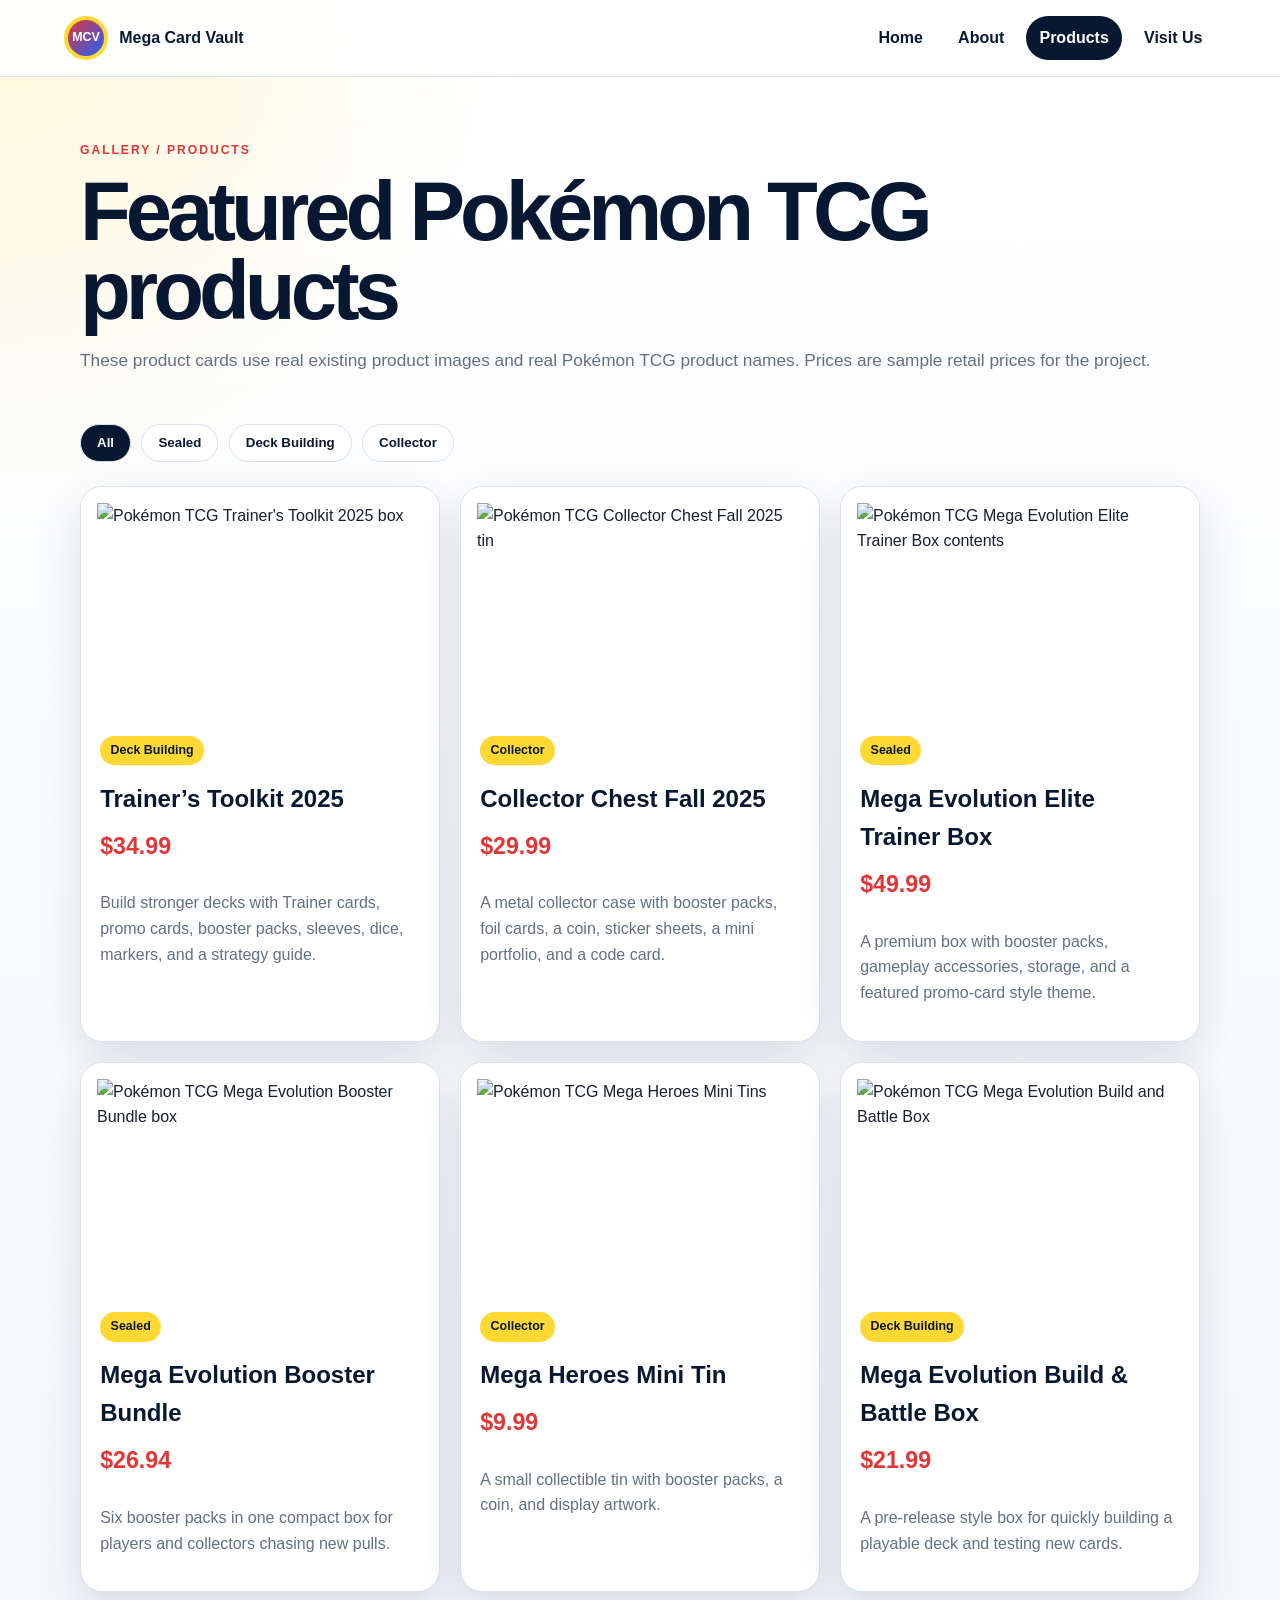
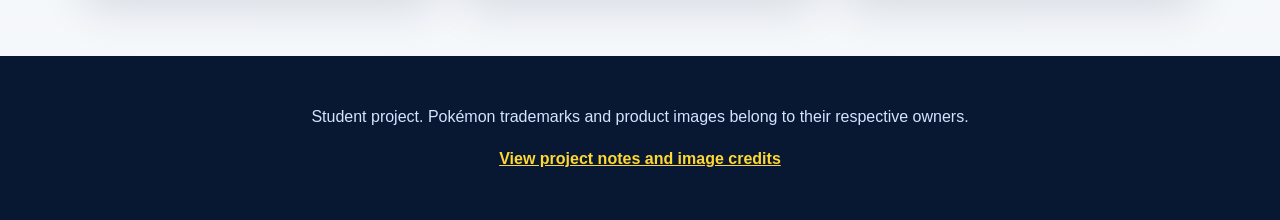
==== products.html @ 9bbc7751 "changes" ====
<!DOCTYPE html>
<html lang="en">
<head>
  <meta charset="UTF-8" />
  <meta name="viewport" content="width=device-width, initial-scale=1.0" />
  <title>Products | Mega Card Vault</title>
  <link rel="stylesheet" href="css/styles.css" />
</head>
<body>
  <header class="site-header">
    <a class="logo" href="index.html" aria-label="Mega Card Vault home">
      <span class="logo-mark">MCV</span>
      <span>Mega Card Vault</span>
    </a>
    <nav class="main-nav" aria-label="Primary navigation">
      <a href="index.html">Home</a>
      <a href="about.html">About</a>
      <a href="products.html">Products</a>
      <a href="visit.html">Visit Us</a>
    </nav>
  </header>

  <main>
    <section class="page-title">
      <p class="eyebrow">Gallery / Products</p>
      <h1>Featured Pokémon TCG products</h1>
      <p>
        These product cards use real existing product images and real Pokémon TCG product names.
        Prices are sample retail prices for the project.
      </p>
    </section>

    <section class="filters" aria-label="Product filters">
      <button class="filter-button active" data-filter="all">All</button>
      <button class="filter-button" data-filter="sealed">Sealed</button>
      <button class="filter-button" data-filter="deck-building">Deck Building</button>
      <button class="filter-button" data-filter="collector">Collector</button>
    </section>

    <section class="product-grid" aria-label="Product list">
      <article class="product-card" data-category="deck-building">
        <img src="https://www.pokebeach.com/news/2025/08/Trainers-Toolkit-2025-1-300x181.jpg" alt="Pokémon TCG Trainer's Toolkit 2025 box" />
        <div class="product-body">
          <p class="tag">Deck Building</p>
          <h2>Trainer’s Toolkit 2025</h2>
          <p class="price">$34.99</p>
          <p>Build stronger decks with Trainer cards, promo cards, booster packs, sleeves, dice, markers, and a strategy guide.</p>
        </div>
      </article>

      <article class="product-card" data-category="collector">
        <img src="https://www.pokebeach.com/news/2025/08/Fall-Treasure-Chest-200x185.jpg" alt="Pokémon TCG Collector Chest Fall 2025 tin" />
        <div class="product-body">
          <p class="tag">Collector</p>
          <h2>Collector Chest Fall 2025</h2>
          <p class="price">$29.99</p>
          <p>A metal collector case with booster packs, foil cards, a coin, sticker sheets, a mini portfolio, and a code card.</p>
        </div>
      </article>

      <article class="product-card" data-category="sealed">
        <img src="https://www.pokebeach.com/news/2025/07/Mega-Evolution-ETB-Contents-300x224.webp" alt="Pokémon TCG Mega Evolution Elite Trainer Box contents" />
        <div class="product-body">
          <p class="tag">Sealed</p>
          <h2>Mega Evolution Elite Trainer Box</h2>
          <p class="price">$49.99</p>
          <p>A premium box with booster packs, gameplay accessories, storage, and a featured promo-card style theme.</p>
        </div>
      </article>

      <article class="product-card" data-category="sealed">
        <img src="https://www.pokebeach.com/news/2025/07/Mega-Evolution-Booster-Bundle-copy-223x300.jpg" alt="Pokémon TCG Mega Evolution Booster Bundle box" />
        <div class="product-body">
          <p class="tag">Sealed</p>
          <h2>Mega Evolution Booster Bundle</h2>
          <p class="price">$26.94</p>
          <p>Six booster packs in one compact box for players and collectors chasing new pulls.</p>
        </div>
      </article>

      <article class="product-card" data-category="collector">
        <img src="https://www.pokebeach.com/news/2025/07/Mega-Evolution-Mini-Tins-300x300.jpeg" alt="Pokémon TCG Mega Heroes Mini Tins" />
        <div class="product-body">
          <p class="tag">Collector</p>
          <h2>Mega Heroes Mini Tin</h2>
          <p class="price">$9.99</p>
          <p>A small collectible tin with booster packs, a coin, and display artwork.</p>
        </div>
      </article>

      <article class="product-card" data-category="deck-building">
        <img src="https://www.pokebeach.com/news/2025/07/Mega-Evolution-Build-Battle-2-copy-223x300.jpg" alt="Pokémon TCG Mega Evolution Build and Battle Box" />
        <div class="product-body">
          <p class="tag">Deck Building</p>
          <h2>Mega Evolution Build & Battle Box</h2>
          <p class="price">$21.99</p>
          <p>A pre-release style box for quickly building a playable deck and testing new cards.</p>
        </div>
      </article>
    </section>
  </main>

  <footer class="site-footer">
    <p>Student project. Pokémon trademarks and product images belong to their respective owners.</p>
    <p><a href="README.md">View project notes and image credits</a></p>
  </footer>

  <script src="js/script.js"></script>
</body>
</html>
---- css/styles.css ----
:root {
  --navy: #091832;
  --blue: #1d63ff;
  --electric: #ffd833;
  --red: #e33535;
  --ink: #17202a;
  --muted: #637083;
  --soft: #f4f7fb;
  --card: #ffffff;
  --border: #d8e0ec;
  --shadow: 0 18px 45px rgba(9, 24, 50, 0.12);
  --radius: 22px;
}

* {
  box-sizing: border-box;
}

body {
  margin: 0;
  font-family: "Trebuchet MS", Arial, sans-serif;
  color: var(--ink);
  background:
    radial-gradient(circle at top left, rgba(255, 216, 51, 0.18), transparent 32rem),
    linear-gradient(180deg, #ffffff 0%, var(--soft) 100%);
  line-height: 1.6;
}

img {
  max-width: 100%;
  display: block;
}

a {
  color: inherit;
}

.site-header {
  position: sticky;
  top: 0;
  z-index: 10;
  display: flex;
  align-items: center;
  justify-content: space-between;
  gap: 1rem;
  padding: 1rem 5vw;
  background: rgba(255, 255, 255, 0.92);
  backdrop-filter: blur(14px);
  border-bottom: 1px solid var(--border);
}

.logo {
  display: inline-flex;
  align-items: center;
  gap: 0.7rem;
  font-weight: 900;
  text-decoration: none;
  color: var(--navy);
}

.logo-mark {
  display: grid;
  place-items: center;
  width: 44px;
  height: 44px;
  border-radius: 50%;
  background: linear-gradient(135deg, var(--red), var(--blue));
  color: #fff;
  font-size: 0.78rem;
  border: 4px solid var(--electric);
}

.main-nav {
  display: flex;
  flex-wrap: wrap;
  gap: 0.5rem;
  justify-content: flex-end;
}

.main-nav a {
  text-decoration: none;
  font-weight: 800;
  color: var(--navy);
  padding: 0.55rem 0.85rem;
  border-radius: 999px;
}

.main-nav a:hover,
.main-nav a.active {
  background: var(--navy);
  color: #fff;
}

main {
  width: min(1120px, 90vw);
  margin: 0 auto;
}

.hero {
  display: grid;
  grid-template-columns: minmax(0, 1fr) minmax(320px, 1fr);
  gap: 2.5rem;
  align-items: center;
  padding: 5rem 0 3rem;
}

.hero-copy h1,
.page-title h1 {
  font-size: clamp(2.5rem, 7vw, 5.2rem);
  line-height: 0.95;
  margin: 0 0 1rem;
  color: var(--navy);
  letter-spacing: -0.06em;
}

.hero-copy p,
.page-title p,
.split-panel p {
  font-size: 1.08rem;
  color: var(--muted);
}

.eyebrow {
  color: var(--red) !important;
  text-transform: uppercase;
  letter-spacing: 0.16em;
  font-weight: 900;
  font-size: 0.76rem !important;
  margin: 0 0 0.7rem;
}

.hero-actions {
  display: flex;
  flex-wrap: wrap;
  gap: 1rem;
  margin-top: 1.5rem;
}

.button {
  display: inline-flex;
  align-items: center;
  justify-content: center;
  border: 0;
  border-radius: 999px;
  padding: 0.85rem 1.2rem;
  font-weight: 900;
  text-decoration: none;
  cursor: pointer;
  transition: transform 0.2s ease, box-shadow 0.2s ease;
}

.button:hover {
  transform: translateY(-2px);
}

.button.primary {
  background: var(--blue);
  color: #fff;
  box-shadow: 0 10px 24px rgba(29, 99, 255, 0.28);
}

.button.secondary {
  background: var(--electric);
  color: var(--navy);
}

.hero-image-card,
.map-card,
.info-card,
.feature-card,
.product-card,
.gallery-strip figure,
.split-panel {
  background: var(--card);
  border: 1px solid var(--border);
  border-radius: var(--radius);
  box-shadow: var(--shadow);
  overflow: hidden;
}

.hero-image-card {
  margin: 0;
  transform: rotate(1.2deg);
}

.hero-image-card img {
  width: 100%;
  min-height: 330px;
  object-fit: cover;
}

figcaption {
  padding: 0.8rem 1rem;
  color: var(--muted);
  font-size: 0.9rem;
}

.notice {
  padding: 1rem 1.2rem;
  border-radius: 18px;
  background: #fff7d6;
  border: 1px solid #f4d65c;
  color: #4a3900;
}

.section-block,
.page-title {
  padding: 4rem 0 2rem;
}

.section-heading {
  max-width: 720px;
  margin-bottom: 1.5rem;
}

.section-heading h2,
.split-panel h2,
.info-card h2 {
  margin: 0 0 0.7rem;
  color: var(--navy);
  font-size: clamp(1.6rem, 4vw, 2.5rem);
  line-height: 1.1;
}

.feature-grid,
.product-grid,
.content-grid,
.visit-grid,
.gallery-strip {
  display: grid;
  gap: 1.25rem;
}

.feature-grid {
  grid-template-columns: repeat(3, 1fr);
}

.feature-grid.four {
  grid-template-columns: repeat(4, 1fr);
}

.feature-card,
.info-card {
  padding: 1.4rem;
}

.feature-icon {
  display: inline-grid;
  place-items: center;
  width: 52px;
  height: 52px;
  border-radius: 16px;
  background: var(--soft);
  font-size: 1.6rem;
  margin-bottom: 0.4rem;
}

.feature-card h3,
.info-card h3,
.product-card h2 {
  color: var(--navy);
  margin: 0.4rem 0;
}

.feature-card p,
.info-card p,
.product-card p,
.small-note {
  color: var(--muted);
}

.split-panel {
  display: grid;
  grid-template-columns: 1fr 1fr;
  gap: 1.5rem;
  align-items: center;
  padding: 1.3rem;
  margin: 2.5rem 0 4rem;
}

.split-panel img {
  width: 100%;
  height: 320px;
  object-fit: cover;
  border-radius: 18px;
}

.two-columns {
  grid-template-columns: 1fr 1fr;
}

.visit-grid {
  grid-template-columns: 0.78fr 1.22fr;
  align-items: stretch;
}

address {
  font-style: normal;
  font-weight: 800;
  color: var(--navy);
  padding: 1rem;
  border-radius: 16px;
  background: var(--soft);
  margin-bottom: 1rem;
}

table {
  width: 100%;
  border-collapse: collapse;
  overflow: hidden;
  border-radius: 16px;
}

th,
td {
  padding: 0.75rem;
  text-align: left;
  border-bottom: 1px solid var(--border);
}

th {
  background: var(--navy);
  color: #fff;
}

tr:nth-child(even) td {
  background: var(--soft);
}

.gallery-strip {
  grid-template-columns: repeat(3, 1fr);
  margin: 2rem 0 4rem;
}

.gallery-strip figure {
  margin: 0;
}

.gallery-strip img {
  height: 220px;
  width: 100%;
  object-fit: cover;
}

.filters {
  display: flex;
  flex-wrap: wrap;
  gap: 0.65rem;
  margin: 0 0 1.5rem;
}

.filter-button {
  border: 1px solid var(--border);
  border-radius: 999px;
  background: #fff;
  color: var(--navy);
  padding: 0.65rem 1rem;
  font-weight: 900;
  cursor: pointer;
}

.filter-button.active,
.filter-button:hover {
  background: var(--navy);
  color: #fff;
}

.product-grid {
  grid-template-columns: repeat(3, 1fr);
  padding-bottom: 4rem;
}

.product-card {
  display: flex;
  flex-direction: column;
}

.product-card img {
  width: 100%;
  height: 230px;
  object-fit: contain;
  background: #ffffff;
  padding: 1rem;
}

.product-body {
  padding: 1.2rem;
  display: flex;
  flex-direction: column;
  flex: 1;
}

.tag {
  align-self: flex-start;
  background: var(--electric);
  color: var(--navy) !important;
  padding: 0.3rem 0.65rem;
  border-radius: 999px;
  font-size: 0.78rem;
  font-weight: 900;
  margin: 0 0 0.5rem;
}

.price {
  color: var(--red) !important;
  font-size: 1.45rem;
  font-weight: 900;
  margin: 0.2rem 0 0.6rem;
}

.check-list {
  padding-left: 1.1rem;
  color: var(--muted);
}

.check-list li {
  margin-bottom: 0.6rem;
}

.contact-form {
  display: grid;
  gap: 0.65rem;
}

.contact-form label {
  font-weight: 900;
  color: var(--navy);
}

.contact-form input,
.contact-form textarea {
  width: 100%;
  border: 1px solid var(--border);
  border-radius: 14px;
  padding: 0.9rem 1rem;
  font: inherit;
}

.contact-form input:focus,
.contact-form textarea:focus {
  outline: 3px solid rgba(29, 99, 255, 0.18);
  border-color: var(--blue);
}

.form-status {
  min-height: 1.5rem;
  font-weight: 800;
  color: var(--blue) !important;
}

.site-footer {
  padding: 2rem 5vw;
  text-align: center;
  color: #d6e2ff;
  background: var(--navy);
}

.site-footer a {
  color: var(--electric);
  font-weight: 900;
}

@media (max-width: 900px) {
  .hero,
  .split-panel,
  .two-columns,
  .visit-grid,
  .feature-grid,
  .feature-grid.four,
  .product-grid,
  .gallery-strip {
    grid-template-columns: 1fr 1fr;
  }

  .hero-copy,
  .page-title {
    grid-column: 1 / -1;
  }
}

@media (max-width: 700px) {
  .site-header {
    position: static;
    align-items: flex-start;
    flex-direction: column;
  }

  .main-nav {
    justify-content: flex-start;
  }

  main {
    width: min(94vw, 1120px);
  }

  .hero,
  .split-panel,
  .two-columns,
  .visit-grid,
  .feature-grid,
  .feature-grid.four,
  .product-grid,
  .gallery-strip {
    grid-template-columns: 1fr;
  }

  .hero {
    padding-top: 2rem;
  }

  .hero-image-card {
    transform: none;
  }

  .hero-actions,
  .filters {
    flex-direction: column;
    align-items: stretch;
  }

  .button,
  .filter-button {
    width: 100%;
  }
}
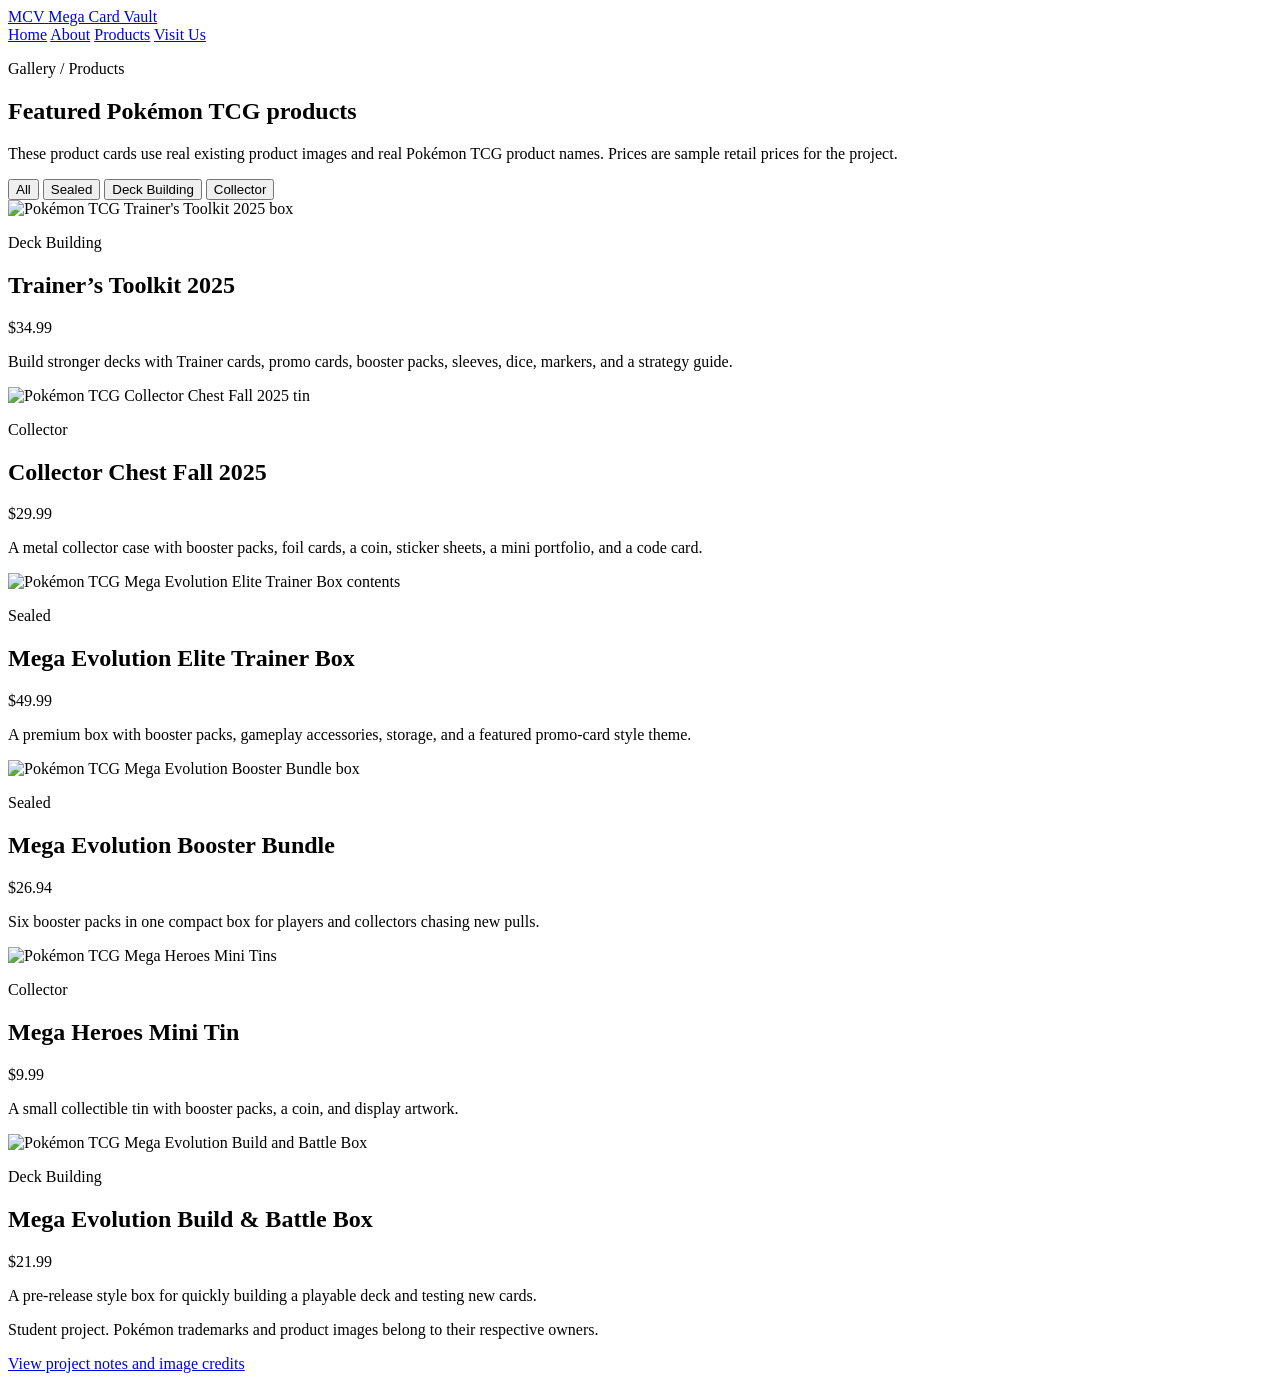
==== commit 0c4eb18f: "Update products.html" ====
--- a/products.html
+++ b/products.html
@@ -39,7 +39,7 @@
 
     <section class="product-grid" aria-label="Product list">
       <article class="product-card" data-category="deck-building">
-        <img src="https://www.pokebeach.com/news/2025/08/Trainers-Toolkit-2025-1-300x181.jpg" alt="Pokémon TCG Trainer's Toolkit 2025 box" />
+        <img src="images/trainers-toolkit.jpg" alt="Pokémon TCG Trainer's Toolkit 2025 box" />
         <div class="product-body">
           <p class="tag">Deck Building</p>
           <h2>Trainer’s Toolkit 2025</h2>
@@ -49,7 +49,7 @@
       </article>
 
       <article class="product-card" data-category="collector">
-        <img src="https://www.pokebeach.com/news/2025/08/Fall-Treasure-Chest-200x185.jpg" alt="Pokémon TCG Collector Chest Fall 2025 tin" />
+        <img src="images/collector-chest.jpg" alt="Pokémon TCG Collector Chest Fall 2025 tin" />
         <div class="product-body">
           <p class="tag">Collector</p>
           <h2>Collector Chest Fall 2025</h2>
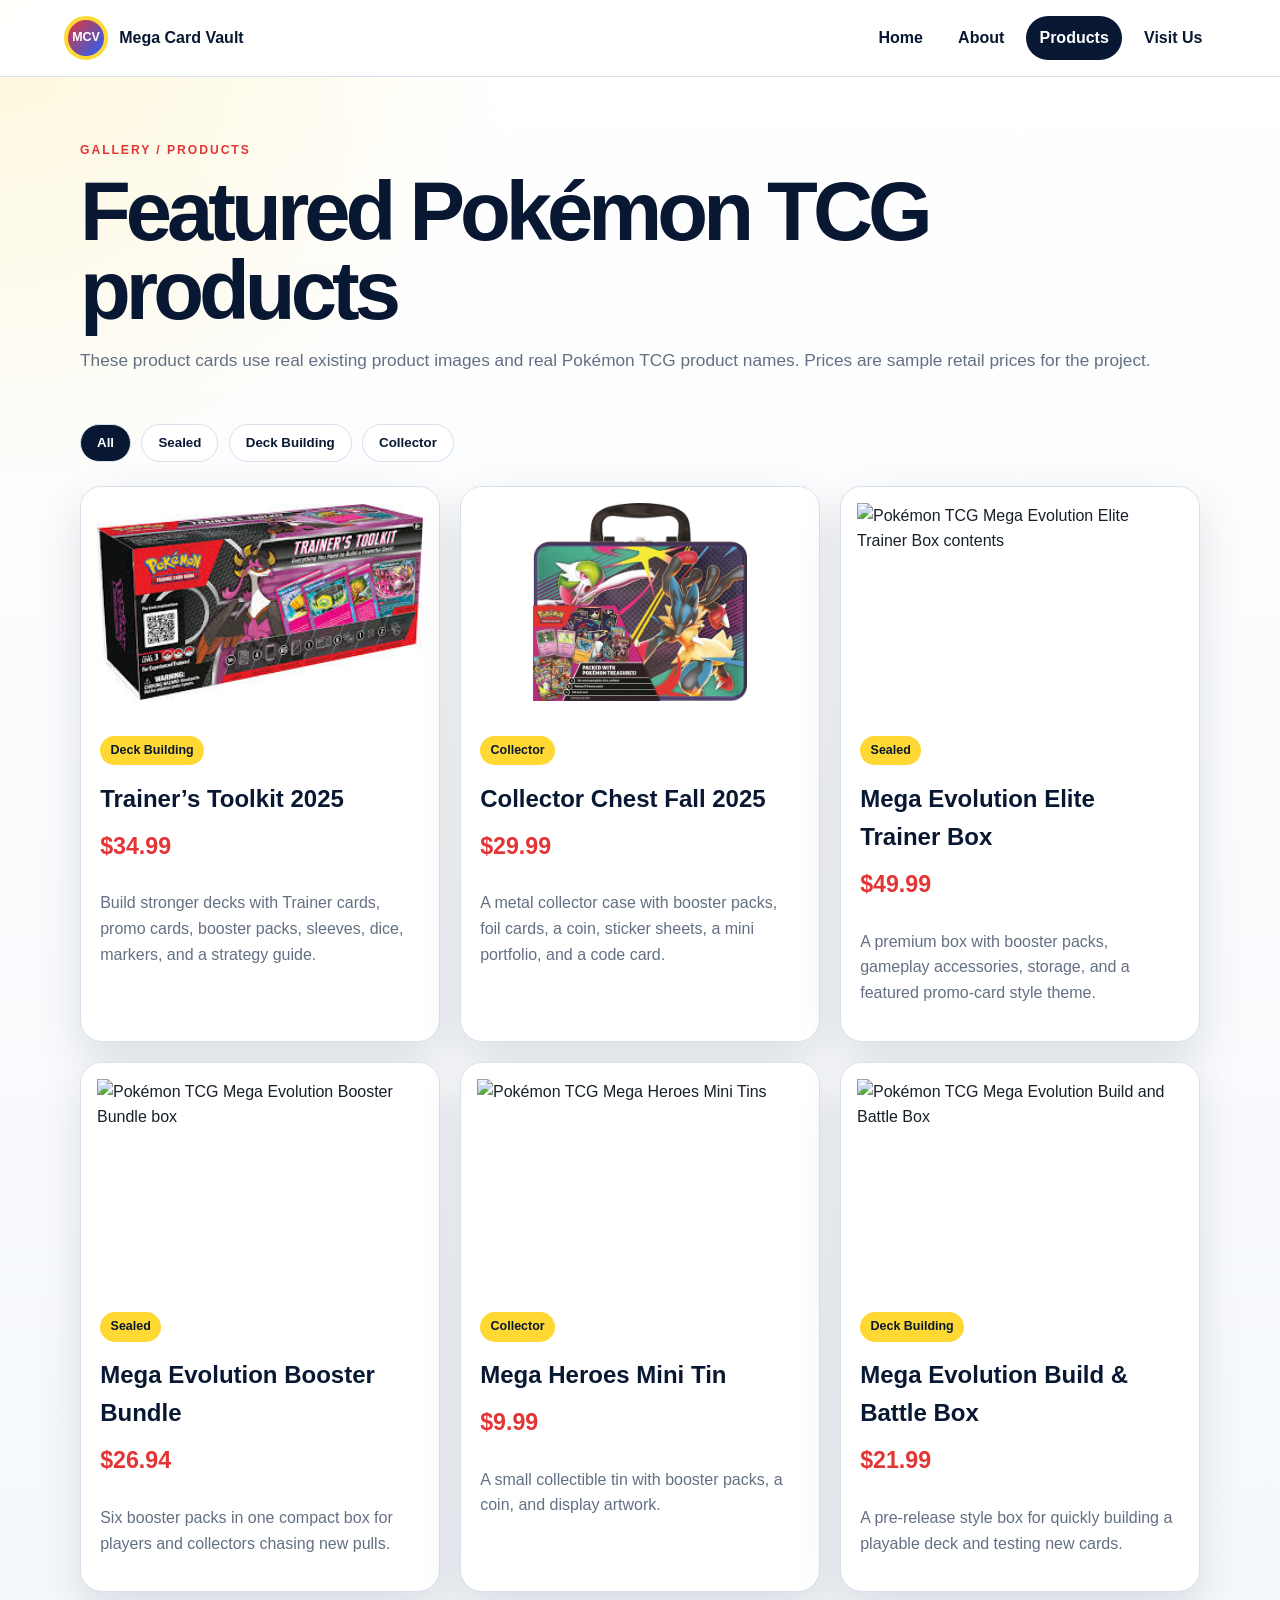
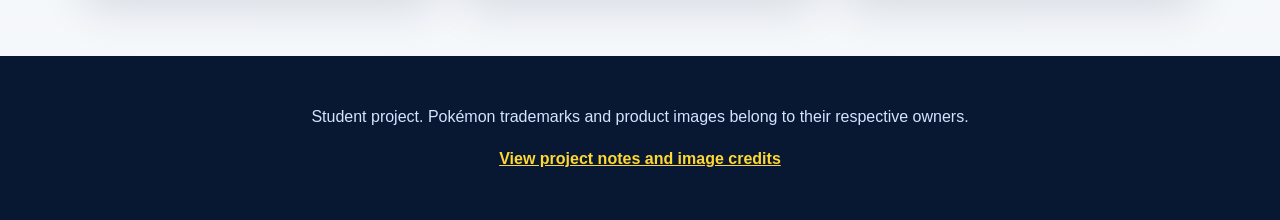
==== commit 331f7256: "changes" ====
--- a/products.html
+++ b/products.html
@@ -59,7 +59,7 @@
       </article>
 
       <article class="product-card" data-category="sealed">
-        <img src="https://www.pokebeach.com/news/2025/07/Mega-Evolution-ETB-Contents-300x224.webp" alt="Pokémon TCG Mega Evolution Elite Trainer Box contents" />
+        <img src="images/elite-trainer-box.jpg" alt="Pokémon TCG Mega Evolution Elite Trainer Box contents" />
         <div class="product-body">
           <p class="tag">Sealed</p>
           <h2>Mega Evolution Elite Trainer Box</h2>
@@ -69,7 +69,7 @@
       </article>
 
       <article class="product-card" data-category="sealed">
-        <img src="https://www.pokebeach.com/news/2025/07/Mega-Evolution-Booster-Bundle-copy-223x300.jpg" alt="Pokémon TCG Mega Evolution Booster Bundle box" />
+        <img src="images/booster-bundle.jpg" alt="Pokémon TCG Mega Evolution Booster Bundle box" />
         <div class="product-body">
           <p class="tag">Sealed</p>
           <h2>Mega Evolution Booster Bundle</h2>
@@ -79,7 +79,7 @@
       </article>
 
       <article class="product-card" data-category="collector">
-        <img src="https://www.pokebeach.com/news/2025/07/Mega-Evolution-Mini-Tins-300x300.jpeg" alt="Pokémon TCG Mega Heroes Mini Tins" />
+        <img src="images/mini-tins.jpg" alt="Pokémon TCG Mega Heroes Mini Tins" />
         <div class="product-body">
           <p class="tag">Collector</p>
           <h2>Mega Heroes Mini Tin</h2>
@@ -89,7 +89,7 @@
       </article>
 
       <article class="product-card" data-category="deck-building">
-        <img src="https://www.pokebeach.com/news/2025/07/Mega-Evolution-Build-Battle-2-copy-223x300.jpg" alt="Pokémon TCG Mega Evolution Build and Battle Box" />
+        <img src="images/build-battle-box.jpg" alt="Pokémon TCG Mega Evolution Build and Battle Box" />
         <div class="product-body">
           <p class="tag">Deck Building</p>
           <h2>Mega Evolution Build & Battle Box</h2>
--- a/css/styles.css
+++ b/css/styles.css
@@ -0,0 +1,525 @@
+:root {
+  --navy: #091832;
+  --blue: #1d63ff;
+  --electric: #ffd833;
+  --red: #e33535;
+  --ink: #17202a;
+  --muted: #637083;
+  --soft: #f4f7fb;
+  --card: #ffffff;
+  --border: #d8e0ec;
+  --shadow: 0 18px 45px rgba(9, 24, 50, 0.12);
+  --radius: 22px;
+}
+
+* {
+  box-sizing: border-box;
+}
+
+body {
+  margin: 0;
+  font-family: "Trebuchet MS", Arial, sans-serif;
+  color: var(--ink);
+  background:
+    radial-gradient(circle at top left, rgba(255, 216, 51, 0.18), transparent 32rem),
+    linear-gradient(180deg, #ffffff 0%, var(--soft) 100%);
+  line-height: 1.6;
+}
+
+img {
+  max-width: 100%;
+  display: block;
+}
+
+a {
+  color: inherit;
+}
+
+.site-header {
+  position: sticky;
+  top: 0;
+  z-index: 10;
+  display: flex;
+  align-items: center;
+  justify-content: space-between;
+  gap: 1rem;
+  padding: 1rem 5vw;
+  background: rgba(255, 255, 255, 0.92);
+  backdrop-filter: blur(14px);
+  border-bottom: 1px solid var(--border);
+}
+
+.logo {
+  display: inline-flex;
+  align-items: center;
+  gap: 0.7rem;
+  font-weight: 900;
+  text-decoration: none;
+  color: var(--navy);
+}
+
+.logo-mark {
+  display: grid;
+  place-items: center;
+  width: 44px;
+  height: 44px;
+  border-radius: 50%;
+  background: linear-gradient(135deg, var(--red), var(--blue));
+  color: #fff;
+  font-size: 0.78rem;
+  border: 4px solid var(--electric);
+}
+
+.main-nav {
+  display: flex;
+  flex-wrap: wrap;
+  gap: 0.5rem;
+  justify-content: flex-end;
+}
+
+.main-nav a {
+  text-decoration: none;
+  font-weight: 800;
+  color: var(--navy);
+  padding: 0.55rem 0.85rem;
+  border-radius: 999px;
+}
+
+.main-nav a:hover,
+.main-nav a.active {
+  background: var(--navy);
+  color: #fff;
+}
+
+main {
+  width: min(1120px, 90vw);
+  margin: 0 auto;
+}
+
+.hero {
+  display: grid;
+  grid-template-columns: minmax(0, 1fr) minmax(320px, 1fr);
+  gap: 2.5rem;
+  align-items: center;
+  padding: 5rem 0 3rem;
+}
+
+.hero-copy h1,
+.page-title h1 {
+  font-size: clamp(2.5rem, 7vw, 5.2rem);
+  line-height: 0.95;
+  margin: 0 0 1rem;
+  color: var(--navy);
+  letter-spacing: -0.06em;
+}
+
+.hero-copy p,
+.page-title p,
+.split-panel p {
+  font-size: 1.08rem;
+  color: var(--muted);
+}
+
+.eyebrow {
+  color: var(--red) !important;
+  text-transform: uppercase;
+  letter-spacing: 0.16em;
+  font-weight: 900;
+  font-size: 0.76rem !important;
+  margin: 0 0 0.7rem;
+}
+
+.hero-actions {
+  display: flex;
+  flex-wrap: wrap;
+  gap: 1rem;
+  margin-top: 1.5rem;
+}
+
+.button {
+  display: inline-flex;
+  align-items: center;
+  justify-content: center;
+  border: 0;
+  border-radius: 999px;
+  padding: 0.85rem 1.2rem;
+  font-weight: 900;
+  text-decoration: none;
+  cursor: pointer;
+  transition: transform 0.2s ease, box-shadow 0.2s ease;
+}
+
+.button:hover {
+  transform: translateY(-2px);
+}
+
+.button.primary {
+  background: var(--blue);
+  color: #fff;
+  box-shadow: 0 10px 24px rgba(29, 99, 255, 0.28);
+}
+
+.button.secondary {
+  background: var(--electric);
+  color: var(--navy);
+}
+
+.hero-image-card,
+.map-card,
+.info-card,
+.feature-card,
+.product-card,
+.gallery-strip figure,
+.split-panel {
+  background: var(--card);
+  border: 1px solid var(--border);
+  border-radius: var(--radius);
+  box-shadow: var(--shadow);
+  overflow: hidden;
+}
+
+.hero-image-card {
+  margin: 0;
+  transform: rotate(1.2deg);
+}
+
+.hero-image-card img {
+  width: 100%;
+  min-height: 330px;
+  object-fit: cover;
+}
+
+figcaption {
+  padding: 0.8rem 1rem;
+  color: var(--muted);
+  font-size: 0.9rem;
+}
+
+.notice {
+  padding: 1rem 1.2rem;
+  border-radius: 18px;
+  background: #fff7d6;
+  border: 1px solid #f4d65c;
+  color: #4a3900;
+}
+
+.section-block,
+.page-title {
+  padding: 4rem 0 2rem;
+}
+
+.section-heading {
+  max-width: 720px;
+  margin-bottom: 1.5rem;
+}
+
+.section-heading h2,
+.split-panel h2,
+.info-card h2 {
+  margin: 0 0 0.7rem;
+  color: var(--navy);
+  font-size: clamp(1.6rem, 4vw, 2.5rem);
+  line-height: 1.1;
+}
+
+.feature-grid,
+.product-grid,
+.content-grid,
+.visit-grid,
+.gallery-strip {
+  display: grid;
+  gap: 1.25rem;
+}
+
+.feature-grid {
+  grid-template-columns: repeat(3, 1fr);
+}
+
+.feature-grid.four {
+  grid-template-columns: repeat(4, 1fr);
+}
+
+.feature-card,
+.info-card {
+  padding: 1.4rem;
+}
+
+.feature-icon {
+  display: inline-grid;
+  place-items: center;
+  width: 52px;
+  height: 52px;
+  border-radius: 16px;
+  background: var(--soft);
+  font-size: 1.6rem;
+  margin-bottom: 0.4rem;
+}
+
+.feature-card h3,
+.info-card h3,
+.product-card h2 {
+  color: var(--navy);
+  margin: 0.4rem 0;
+}
+
+.feature-card p,
+.info-card p,
+.product-card p,
+.small-note {
+  color: var(--muted);
+}
+
+.split-panel {
+  display: grid;
+  grid-template-columns: 1fr 1fr;
+  gap: 1.5rem;
+  align-items: center;
+  padding: 1.3rem;
+  margin: 2.5rem 0 4rem;
+}
+
+.split-panel img {
+  width: 100%;
+  height: 320px;
+  object-fit: cover;
+  border-radius: 18px;
+}
+
+.two-columns {
+  grid-template-columns: 1fr 1fr;
+}
+
+.visit-grid {
+  grid-template-columns: 0.78fr 1.22fr;
+  align-items: stretch;
+}
+
+address {
+  font-style: normal;
+  font-weight: 800;
+  color: var(--navy);
+  padding: 1rem;
+  border-radius: 16px;
+  background: var(--soft);
+  margin-bottom: 1rem;
+}
+
+table {
+  width: 100%;
+  border-collapse: collapse;
+  overflow: hidden;
+  border-radius: 16px;
+}
+
+th,
+td {
+  padding: 0.75rem;
+  text-align: left;
+  border-bottom: 1px solid var(--border);
+}
+
+th {
+  background: var(--navy);
+  color: #fff;
+}
+
+tr:nth-child(even) td {
+  background: var(--soft);
+}
+
+.gallery-strip {
+  grid-template-columns: repeat(3, 1fr);
+  margin: 2rem 0 4rem;
+}
+
+.gallery-strip figure {
+  margin: 0;
+}
+
+.gallery-strip img {
+  height: 220px;
+  width: 100%;
+  object-fit: cover;
+}
+
+.filters {
+  display: flex;
+  flex-wrap: wrap;
+  gap: 0.65rem;
+  margin: 0 0 1.5rem;
+}
+
+.filter-button {
+  border: 1px solid var(--border);
+  border-radius: 999px;
+  background: #fff;
+  color: var(--navy);
+  padding: 0.65rem 1rem;
+  font-weight: 900;
+  cursor: pointer;
+}
+
+.filter-button.active,
+.filter-button:hover {
+  background: var(--navy);
+  color: #fff;
+}
+
+.product-grid {
+  grid-template-columns: repeat(3, 1fr);
+  padding-bottom: 4rem;
+}
+
+.product-card {
+  display: flex;
+  flex-direction: column;
+}
+
+.product-card img {
+  width: 100%;
+  height: 230px;
+  object-fit: contain;
+  background: #ffffff;
+  padding: 1rem;
+}
+
+.product-body {
+  padding: 1.2rem;
+  display: flex;
+  flex-direction: column;
+  flex: 1;
+}
+
+.tag {
+  align-self: flex-start;
+  background: var(--electric);
+  color: var(--navy) !important;
+  padding: 0.3rem 0.65rem;
+  border-radius: 999px;
+  font-size: 0.78rem;
+  font-weight: 900;
+  margin: 0 0 0.5rem;
+}
+
+.price {
+  color: var(--red) !important;
+  font-size: 1.45rem;
+  font-weight: 900;
+  margin: 0.2rem 0 0.6rem;
+}
+
+.check-list {
+  padding-left: 1.1rem;
+  color: var(--muted);
+}
+
+.check-list li {
+  margin-bottom: 0.6rem;
+}
+
+.contact-form {
+  display: grid;
+  gap: 0.65rem;
+}
+
+.contact-form label {
+  font-weight: 900;
+  color: var(--navy);
+}
+
+.contact-form input,
+.contact-form textarea {
+  width: 100%;
+  border: 1px solid var(--border);
+  border-radius: 14px;
+  padding: 0.9rem 1rem;
+  font: inherit;
+}
+
+.contact-form input:focus,
+.contact-form textarea:focus {
+  outline: 3px solid rgba(29, 99, 255, 0.18);
+  border-color: var(--blue);
+}
+
+.form-status {
+  min-height: 1.5rem;
+  font-weight: 800;
+  color: var(--blue) !important;
+}
+
+.site-footer {
+  padding: 2rem 5vw;
+  text-align: center;
+  color: #d6e2ff;
+  background: var(--navy);
+}
+
+.site-footer a {
+  color: var(--electric);
+  font-weight: 900;
+}
+
+@media (max-width: 900px) {
+  .hero,
+  .split-panel,
+  .two-columns,
+  .visit-grid,
+  .feature-grid,
+  .feature-grid.four,
+  .product-grid,
+  .gallery-strip {
+    grid-template-columns: 1fr 1fr;
+  }
+
+  .hero-copy,
+  .page-title {
+    grid-column: 1 / -1;
+  }
+}
+
+@media (max-width: 700px) {
+  .site-header {
+    position: static;
+    align-items: flex-start;
+    flex-direction: column;
+  }
+
+  .main-nav {
+    justify-content: flex-start;
+  }
+
+  main {
+    width: min(94vw, 1120px);
+  }
+
+  .hero,
+  .split-panel,
+  .two-columns,
+  .visit-grid,
+  .feature-grid,
+  .feature-grid.four,
+  .product-grid,
+  .gallery-strip {
+    grid-template-columns: 1fr;
+  }
+
+  .hero {
+    padding-top: 2rem;
+  }
+
+  .hero-image-card {
+    transform: none;
+  }
+
+  .hero-actions,
+  .filters {
+    flex-direction: column;
+    align-items: stretch;
+  }
+
+  .button,
+  .filter-button {
+    width: 100%;
+  }
+}
